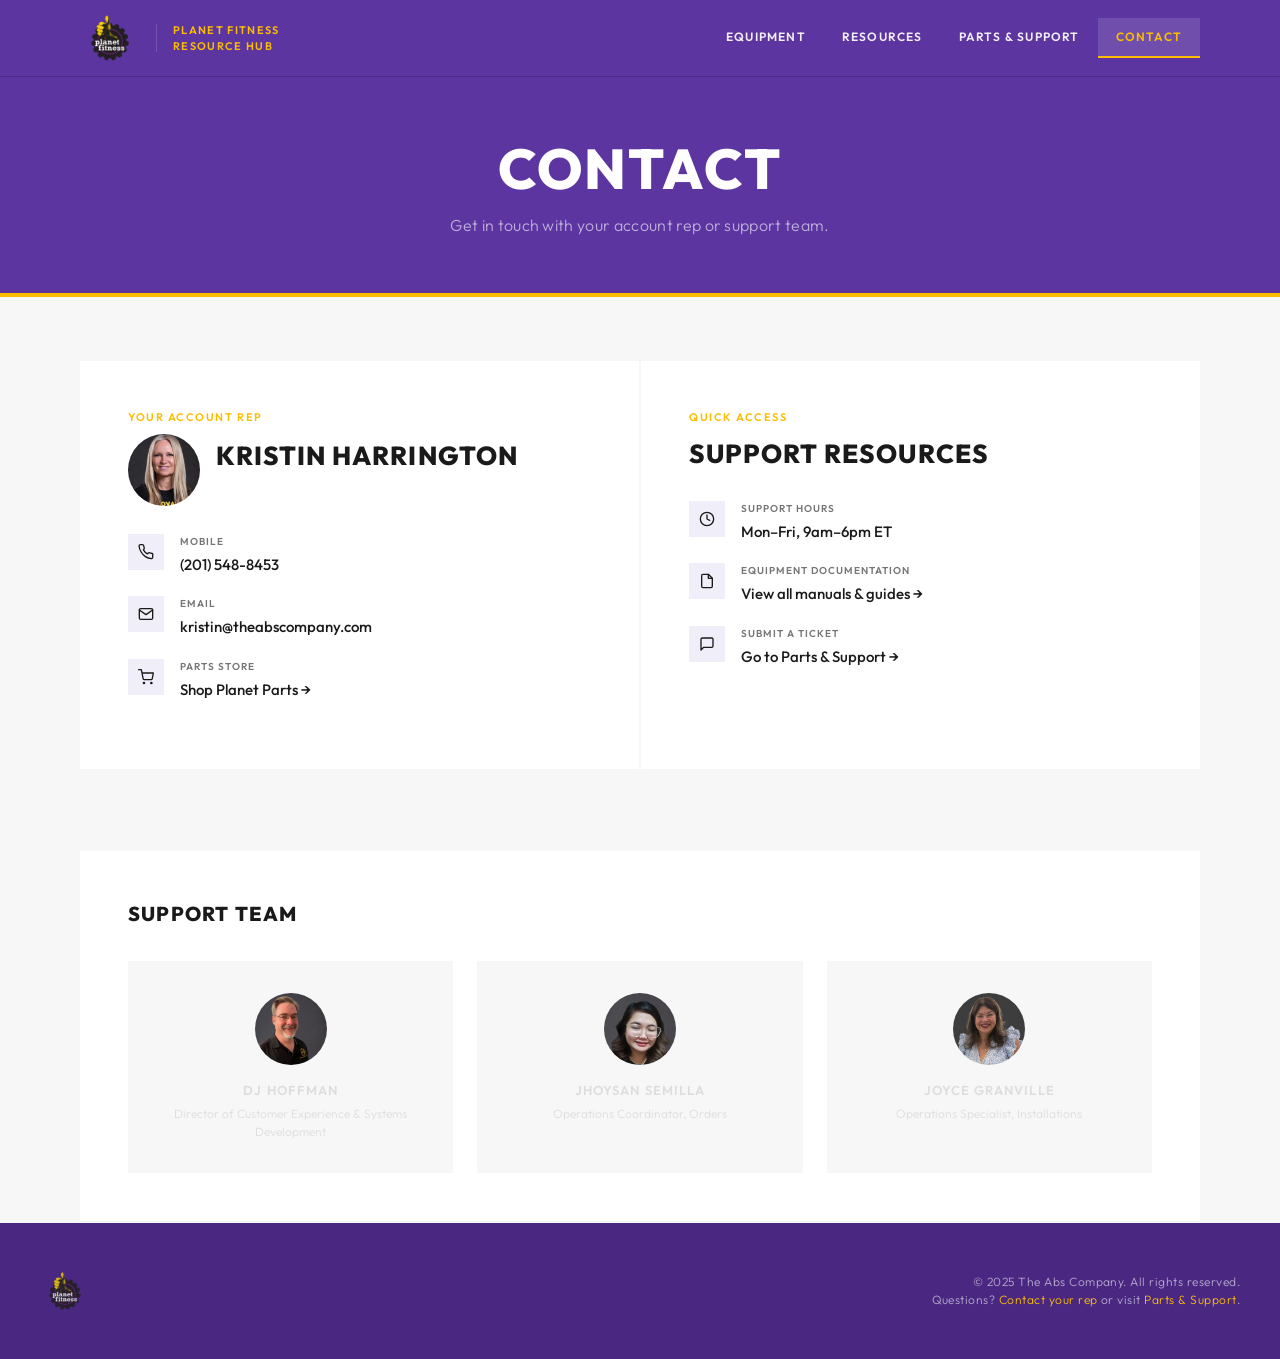
==== contact.html @ 2ebe0777 "Add Jhoysan photo to support team" ====
<!DOCTYPE html>
<html lang="en">
<head>
  <meta charset="UTF-8">
  <meta name="viewport" content="width=device-width, initial-scale=1.0">
  <title>Contact — The Abs Company | Planet Fitness</title>
  <link rel="stylesheet" href="css/styles.css">
</head>
<body>

  <!-- HEADER -->
  <header class="site-header">
    <div class="header-inner container">
      <a href="index.html" class="logo">
        <img src="images/small-planet-logo.avif" alt="Planet Fitness">
        <span class="logo-divider"></span>
        <span class="logo-text">Planet Fitness<br>Resource Hub</span>
      </a>
      <nav aria-label="Main navigation">
        <ul class="site-nav">
          <li><a href="index.html">Equipment</a></li>
          <li><a href="resources.html">Resources</a></li>
          <li><a href="parts-support.html">Parts &amp; Support</a></li>
          <li><a href="contact.html" class="active">Contact</a></li>
        </ul>
      </nav>
    </div>
  </header>

  <!-- HERO -->
  <section class="page-hero">
    <div class="page-hero-inner">
      <h1>Contact</h1>
      <p>Get in touch with your account rep or support team.</p>
    </div>
  </section>

  <!-- CONTACT INFO -->
  <main>
    <div class="container">
      <div class="contact-grid">

        <!-- ACCOUNT CONTACT -->
        <div class="contact-card">
          <p class="card-label">Your Account Rep</p>
          <div class="contact-person">
            <img src="images/kristinH.webp" alt="Kristin Harrington" class="contact-photo">
            <h2>Kristin Harrington</h2>
          </div>

          <div class="contact-detail">
            <div class="detail-icon">
              <svg viewBox="0 0 24 24" fill="none" stroke="currentColor" stroke-width="2" stroke-linecap="round" stroke-linejoin="round">
                <path d="M22 16.92v3a2 2 0 0 1-2.18 2 19.79 19.79 0 0 1-8.63-3.07A19.5 19.5 0 0 1 4.69 12a19.79 19.79 0 0 1-3.07-8.67A2 2 0 0 1 3.62 1h3a2 2 0 0 1 2 1.72c.127.96.361 1.903.7 2.81a2 2 0 0 1-.45 2.11L8.09 8.91a16 16 0 0 0 6 6l1.27-1.27a2 2 0 0 1 2.11-.45c.907.339 1.85.573 2.81.7A2 2 0 0 1 22 16.92z"/>
              </svg>
            </div>
            <div class="contact-detail-body">
              <p class="label">Mobile</p>
              <a href="tel:+12015488453">(201) 548-8453</a>
            </div>
          </div>

          <div class="contact-detail">
            <div class="detail-icon">
              <svg viewBox="0 0 24 24" fill="none" stroke="currentColor" stroke-width="2" stroke-linecap="round" stroke-linejoin="round">
                <path d="M4 4h16c1.1 0 2 .9 2 2v12c0 1.1-.9 2-2 2H4c-1.1 0-2-.9-2-2V6c0-1.1.9-2 2-2z"/>
                <polyline points="22,6 12,13 2,6"/>
              </svg>
            </div>
            <div class="contact-detail-body">
              <p class="label">Email</p>
              <a href="mailto:kristin@theabscompany.com">kristin@theabscompany.com</a>
            </div>
          </div>

          <div class="contact-detail" style="margin-top: 8px;">
            <div class="detail-icon">
              <svg viewBox="0 0 24 24" fill="none" stroke="currentColor" stroke-width="2" stroke-linecap="round" stroke-linejoin="round">
                <circle cx="9" cy="21" r="1"/><circle cx="20" cy="21" r="1"/>
                <path d="M1 1h4l2.68 13.39a2 2 0 0 0 2 1.61h9.72a2 2 0 0 0 2-1.61L23 6H6"/>
              </svg>
            </div>
            <div class="contact-detail-body">
              <p class="label">Parts Store</p>
              <a href="https://theabscompany.com/pages/planet-parts" target="_blank" rel="noopener">Shop Planet Parts →</a>
            </div>
          </div>
        </div>

        <!-- SUPPORT HOURS / QUICK LINKS -->
        <div class="contact-card">
          <p class="card-label">Quick Access</p>
          <h2>Support Resources</h2>

          <div class="contact-detail">
            <div class="detail-icon">
              <svg viewBox="0 0 24 24" fill="none" stroke="currentColor" stroke-width="2" stroke-linecap="round" stroke-linejoin="round">
                <circle cx="12" cy="12" r="10"/><polyline points="12 6 12 12 16 14"/>
              </svg>
            </div>
            <div class="contact-detail-body">
              <p class="label">Support Hours</p>
              <span>Mon–Fri, 9am–6pm ET</span>
            </div>
          </div>

          <div class="contact-detail">
            <div class="detail-icon">
              <svg viewBox="0 0 24 24" fill="none" stroke="currentColor" stroke-width="2" stroke-linecap="round" stroke-linejoin="round">
                <path d="M14 2H6a2 2 0 0 0-2 2v16a2 2 0 0 0 2 2h12a2 2 0 0 0 2-2V8z"/>
                <polyline points="14 2 14 8 20 8"/>
              </svg>
            </div>
            <div class="contact-detail-body">
              <p class="label">Equipment Documentation</p>
              <a href="index.html">View all manuals &amp; guides →</a>
            </div>
          </div>

          <div class="contact-detail">
            <div class="detail-icon">
              <svg viewBox="0 0 24 24" fill="none" stroke="currentColor" stroke-width="2" stroke-linecap="round" stroke-linejoin="round">
                <path d="M21 15a2 2 0 0 1-2 2H7l-4 4V5a2 2 0 0 1 2-2h14a2 2 0 0 1 2 2z"/>
              </svg>
            </div>
            <div class="contact-detail-body">
              <p class="label">Submit a Ticket</p>
              <a href="parts-support.html">Go to Parts &amp; Support →</a>
            </div>
          </div>
        </div>

      </div>

      <!-- SUPPORT TEAM -->
      <div class="team-section">
        <h2>Support Team</h2>
        <div class="team-grid">

          <div class="team-card">
            <img src="images/DJHoffman.webp" alt="DJ Hoffman" class="team-photo">
            <h3>DJ Hoffman</h3>
            <p class="team-title">Director of Customer Experience &amp; Systems Development</p>
          </div>

          <div class="team-card">
            <img src="images/JhoysanS.webp" alt="Jhoysan Semilla" class="team-photo">
            <h3>Jhoysan Semilla</h3>
            <p class="team-title">Operations Coordinator, Orders</p>
          </div>

          <div class="team-card">
            <img src="images/JoyceG.webp" alt="Joyce Granville" class="team-photo">
            <h3>Joyce Granville</h3>
            <p class="team-title">Operations Specialist, Installations</p>
          </div>

        </div>
      </div>

    </div>
  </main>

  <!-- FOOTER -->
  <footer class="site-footer">
    <div class="footer-inner">
      <div class="footer-logo">
        <img src="images/small-planet-logo.avif" alt="Planet Fitness">
      </div>
      <p class="footer-copy">
        &copy; 2025 The Abs Company. All rights reserved.<br>
        Questions? <a href="contact.html">Contact your rep</a> or visit <a href="parts-support.html">Parts &amp; Support</a>.
      </p>
    </div>
  </footer>

</body>
</html>
---- css/styles.css ----
@import url('https://fonts.googleapis.com/css2?family=Outfit:wght@300;400;500;600;700;800&display=swap');

/* ==============================
   DESIGN TOKENS — Planet Fitness / TAC lander palette
   ============================== */
:root {
  --purple:       #5C35A0;
  --purple-dark:  #4A2882;
  --purple-light: #EDE8F7;
  --gold:         #FCBD00;
  --gold-dark:    #E0A800;
  --black:        #1A1A1A;
  --white:        #FFFFFF;
  --off-white:    #F7F7F7;
  --light:        #F0EEF8;
  --gray:         #DDDDDD;
  --text:         #1A1A1A;
  --text-mid:     rgba(26, 26, 26, 0.60);
  --text-on-dark: rgba(255, 255, 255, 0.92);
  --text-muted:   rgba(255, 255, 255, 0.60);
  --border-dark:  rgba(255, 255, 255, 0.15);
  --border-light: rgba(26, 26, 26, 0.10);
  --shadow:       0 4px 24px rgba(92, 53, 160, 0.10);
  --shadow-lg:    0 8px 48px rgba(92, 53, 160, 0.16);
  --radius:       0px;
}

/* ==============================
   RESET & BASE
   ============================== */
*, *::before, *::after {
  box-sizing: border-box;
  margin: 0;
  padding: 0;
}

html { scroll-behavior: smooth; }

body {
  font-family: 'Outfit', sans-serif;
  font-weight: 300;
  color: var(--text);
  background: var(--off-white);
  line-height: 1.5;
  -webkit-font-smoothing: antialiased;
}

img { max-width: 100%; height: auto; display: block; }
a { color: inherit; }

/* ==============================
   LAYOUT
   ============================== */
.container {
  max-width: 1200px;
  margin: 0 auto;
  padding: 0 40px;
}

/* ==============================
   HEADER & NAV
   ============================== */
.site-header {
  background: var(--purple);
  position: sticky;
  top: 0;
  z-index: 100;
  border-bottom: 1px solid rgba(0,0,0,0.15);
}

.header-inner {
  display: flex;
  align-items: center;
  justify-content: space-between;
  height: 76px;
}

.logo {
  display: flex;
  align-items: center;
  gap: 16px;
  text-decoration: none;
}

.logo img {
  height: 48px;
  width: auto;
}

.logo-divider {
  width: 1px;
  height: 28px;
  background: var(--border-dark);
  flex-shrink: 0;
}

.logo-text {
  font-family: 'Outfit', sans-serif;
  font-size: 11px;
  font-weight: 600;
  color: var(--gold);
  text-transform: uppercase;
  letter-spacing: 0.12em;
  line-height: 1.5;
}

.site-nav {
  display: flex;
  gap: 0;
  list-style: none;
}

.site-nav a {
  font-family: 'Outfit', sans-serif;
  font-size: 12px;
  font-weight: 600;
  color: var(--text-on-dark);
  text-decoration: none;
  padding: 10px 18px;
  display: block;
  text-transform: uppercase;
  letter-spacing: 0.1em;
  transition: color 0.2s;
  border-bottom: 2px solid transparent;
}

.site-nav a:hover {
  color: var(--gold);
  background: rgba(255,255,255,0.10);
}

.site-nav a.active {
  color: var(--gold);
  background: rgba(255,255,255,0.12);
  border-bottom-color: var(--gold);
}

/* ==============================
   PAGE HERO
   ============================== */
.page-hero {
  background: var(--purple);
  padding: 64px 40px 60px;
  text-align: center;
  position: relative;
  overflow: hidden;
}

.page-hero::after {
  content: '';
  position: absolute;
  bottom: 0;
  left: 0;
  width: 100%;
  height: 4px;
  background: var(--gold);
}

.page-hero h1 {
  font-family: 'Outfit', sans-serif;
  font-size: 56px;
  font-weight: 800;
  color: var(--white);
  text-transform: uppercase;
  letter-spacing: 0.04em;
  line-height: 1;
  margin-bottom: 16px;
}

.page-hero p {
  font-size: 16px;
  font-weight: 300;
  color: var(--text-muted);
  max-width: 620px;
  margin: 0 auto;
  letter-spacing: 0.02em;
}

.page-hero .hero-tagline {
  font-size: 20px;
  font-weight: 600;
  color: var(--gold);
  margin-bottom: 10px;
  letter-spacing: 0.01em;
}

/* ==============================
   BUTTONS — outlined gold style matching TAC
   ============================== */
.btn {
  display: inline-flex;
  align-items: center;
  justify-content: center;
  gap: 8px;
  padding: 12px 28px;
  border-radius: 0;
  font-family: 'Outfit', sans-serif;
  font-size: 12px;
  font-weight: 700;
  text-decoration: none;
  text-transform: uppercase;
  letter-spacing: 0.1em;
  transition: background 0.2s, color 0.2s, border-color 0.2s;
  cursor: pointer;
  border: 2px solid transparent;
  line-height: 1;
  white-space: nowrap;
}

/* Primary: purple fill */
.btn-primary {
  background: var(--purple);
  color: var(--white);
  border-color: var(--purple);
}
.btn-primary:hover {
  background: var(--purple-dark);
  border-color: var(--purple-dark);
}

/* Yellow/gold CTA */
.btn-yellow {
  background: var(--gold);
  color: var(--black);
  border-color: var(--gold);
}
.btn-yellow:hover {
  background: var(--gold-dark);
  border-color: var(--gold-dark);
}

/* Outlined purple */
.btn-outline {
  background: transparent;
  color: var(--purple);
  border-color: var(--purple);
}
.btn-outline:hover {
  background: var(--purple);
  color: var(--white);
}

/* Filled gold (for dark bg sections) */
.btn-filled {
  background: var(--gold);
  color: var(--black);
  border-color: var(--gold);
}
.btn-filled:hover {
  background: var(--gold-dark);
  border-color: var(--gold-dark);
}

.btn-lg {
  padding: 18px 48px;
  font-size: 14px;
}

/* ==============================
   PRODUCT SECTIONS
   ============================== */
.products-wrapper {
  padding: 64px 0 80px;
}

.product-section {
  background: var(--white);
  margin-bottom: 2px;
  display: grid;
  grid-template-columns: 1fr 1fr;
  min-height: 440px;
  transition: box-shadow 0.2s;
}

.product-section:first-child {
  margin-top: 0;
}

.product-section.flip .product-image { order: 2; }
.product-section.flip .product-content { order: 1; }

.product-image {
  background: var(--light);
  overflow: hidden;
  position: relative;
}

.product-image img {
  width: 100%;
  height: 100%;
  object-fit: cover;
  object-position: center;
  display: block;
  transition: transform 0.5s ease;
}

.product-section:hover .product-image img {
  transform: scale(1.04);
}

.product-content {
  padding: 56px 62px;
  display: flex;
  flex-direction: column;
  justify-content: center;
  border-left: 1px solid var(--light);
}

.product-section.flip .product-content {
  border-left: none;
  border-right: 1px solid var(--light);
}

.product-tag {
  font-family: 'Outfit', sans-serif;
  font-size: 11px;
  font-weight: 600;
  color: var(--purple);
  text-transform: uppercase;
  letter-spacing: 0.14em;
  margin-bottom: 10px;
}

.product-name {
  font-family: 'Outfit', sans-serif;
  font-size: 32px;
  font-weight: 800;
  color: var(--purple);
  text-transform: uppercase;
  letter-spacing: 0.02em;
  line-height: 1.1;
  margin-bottom: 16px;
}

.product-description {
  font-size: 15px;
  font-weight: 300;
  color: var(--text-mid);
  line-height: 1.75;
  margin-bottom: 0;
  flex-grow: 0;
  max-width: 440px;
}

.product-how-to {
  font-size: 15px;
  font-weight: 300;
  color: var(--text-mid);
  line-height: 1.75;
  margin-bottom: 32px;
  max-width: 440px;
  padding-top: 14px;
  border-top: 1px solid var(--border-light);
  margin-top: 14px;
}

.how-to-label {
  display: block;
  font-family: 'Outfit', sans-serif;
  font-size: 10px;
  font-weight: 700;
  text-transform: uppercase;
  letter-spacing: 0.12em;
  color: var(--purple);
  margin-bottom: 6px;
}

.product-actions {
  display: flex;
  gap: 12px;
  flex-wrap: wrap;
  margin-bottom: 32px;
}

/* ==============================
   DOCUMENT LINKS
   ============================== */
.product-docs {
  border-top: 1px solid var(--border-light);
  padding-top: 20px;
  display: flex;
  flex-wrap: wrap;
  gap: 20px;
}

.doc-link {
  display: inline-flex;
  align-items: center;
  gap: 7px;
  font-family: 'Outfit', sans-serif;
  font-size: 12px;
  font-weight: 600;
  color: var(--purple);
  text-decoration: none;
  text-transform: uppercase;
  letter-spacing: 0.08em;
  transition: color 0.2s;
}

.doc-link:hover {
  color: var(--gold-dark);
}

.doc-link svg {
  width: 14px;
  height: 14px;
  flex-shrink: 0;
}

.doc-link.pending {
  color: var(--gray);
  cursor: not-allowed;
  pointer-events: none;
  position: relative;
}

.doc-link.pending::after {
  content: ' — Soon';
  font-size: 10px;
  font-weight: 400;
  letter-spacing: 0;
  text-transform: none;
}

/* ==============================
   MARKETING MATERIALS PAGE
   ============================== */
.materials-section {
  padding: 64px 0 80px;
}

.filecamp-embed {
  background: var(--white);
  padding: 4px;
}

.filecamp-embed iframe {
  display: block;
  min-height: 700px;
}

.embed-placeholder {
  background: var(--white);
  padding: 80px 40px;
  text-align: center;
  border: 2px dashed var(--gray);
}

.embed-placeholder .placeholder-icon {
  width: 64px;
  height: 64px;
  background: var(--light);
  display: flex;
  align-items: center;
  justify-content: center;
  margin: 0 auto 20px;
  color: var(--black);
}

.embed-placeholder h2 {
  font-family: 'Outfit', sans-serif;
  font-size: 26px;
  font-weight: 800;
  color: var(--black);
  text-transform: uppercase;
  letter-spacing: 0.04em;
  margin-bottom: 12px;
}

.embed-placeholder p {
  color: var(--text-mid);
  font-size: 15px;
  font-weight: 300;
  max-width: 480px;
  margin: 0 auto;
  line-height: 1.7;
}

/* ==============================
   PARTS & SUPPORT PAGE
   ============================== */
.parts-grid {
  display: grid;
  grid-template-columns: 1fr 1fr;
  gap: 2px;
  padding: 64px 0 80px;
}

.parts-card {
  background: var(--white);
  padding: 56px 48px;
  display: flex;
  flex-direction: column;
  align-items: flex-start;
}

.parts-card .card-icon {
  width: 48px;
  height: 48px;
  display: flex;
  align-items: center;
  justify-content: center;
  margin-bottom: 20px;
  color: var(--gold);
}

.parts-card h2 {
  font-family: 'Outfit', sans-serif;
  font-size: 26px;
  font-weight: 800;
  color: var(--black);
  text-transform: uppercase;
  letter-spacing: 0.04em;
  margin-bottom: 14px;
}

.parts-card p {
  color: var(--text-mid);
  font-size: 15px;
  font-weight: 300;
  line-height: 1.75;
  margin-bottom: 32px;
  flex-grow: 1;
}

.coupon-callout {
  display: flex;
  align-items: center;
  gap: 8px;
  background: var(--light);
  border-left: 3px solid var(--gold);
  padding: 11px 16px;
  margin-bottom: 24px;
  font-size: 14px;
  font-weight: 400;
  color: var(--text);
  width: 100%;
  white-space: nowrap;
}

.coupon-callout svg {
  color: var(--gold);
}

.coupon-callout span {
  white-space: normal;
}

.coupon-callout strong {
  font-weight: 700;
  color: var(--purple);
  background: var(--purple-light);
  padding: 1px 7px;
  letter-spacing: 0.04em;
}

.form-placeholder {
  background: var(--off-white);
  border: 2px dashed var(--gray);
  padding: 40px 32px;
  text-align: center;
  width: 100%;
}

.form-placeholder p {
  color: var(--text-mid);
  font-size: 14px;
  font-weight: 300;
  margin-bottom: 8px;
}

.form-placeholder strong {
  display: block;
  font-size: 15px;
  font-weight: 600;
  color: var(--black);
  margin-bottom: 8px;
}

.form-placeholder code {
  display: block;
  font-size: 12px;
  color: var(--text-mid);
  background: var(--white);
  padding: 10px 14px;
  margin-top: 10px;
  font-family: monospace;
  border-left: 3px solid var(--gold);
}

/* ==============================
   CONTACT PAGE
   ============================== */
.contact-grid {
  display: grid;
  grid-template-columns: 1fr 1fr;
  gap: 2px;
  padding: 64px 0 80px;
}

.contact-card {
  background: var(--white);
  padding: 48px;
}

.card-label {
  font-family: 'Outfit', sans-serif;
  font-size: 11px;
  font-weight: 600;
  color: var(--gold);
  text-transform: uppercase;
  letter-spacing: 0.14em;
  margin-bottom: 8px;
}

.contact-person {
  display: flex;
  align-items: center;
  gap: 16px;
  margin-bottom: 28px;
}

.contact-photo {
  width: 72px;
  height: 72px;
  object-fit: cover;
  object-position: center top;
  border-radius: 50%;
  flex-shrink: 0;
}

.contact-person h2 {
  margin-bottom: 0;
}

.contact-card h2 {
  font-family: 'Outfit', sans-serif;
  font-size: 26px;
  font-weight: 800;
  color: var(--black);
  text-transform: uppercase;
  letter-spacing: 0.04em;
  margin-bottom: 28px;
}

.contact-detail {
  display: flex;
  align-items: flex-start;
  gap: 16px;
  margin-bottom: 20px;
}

.contact-detail .detail-icon {
  width: 36px;
  height: 36px;
  background: var(--light);
  display: flex;
  align-items: center;
  justify-content: center;
  flex-shrink: 0;
  color: var(--black);
}

.contact-detail .detail-icon svg {
  width: 16px;
  height: 16px;
}

.contact-detail-body .label {
  font-size: 10px;
  font-family: 'Outfit', sans-serif;
  font-weight: 600;
  text-transform: uppercase;
  letter-spacing: 0.1em;
  color: var(--text-mid);
  margin-bottom: 3px;
}

.contact-detail-body a,
.contact-detail-body span {
  font-size: 15px;
  font-weight: 500;
  color: var(--black);
  text-decoration: none;
}

.contact-detail-body a:hover {
  color: var(--gold-dark);
}

/* TEAM SECTION */
.team-section {
  background: var(--white);
  padding: 48px;
  margin-top: 2px;
  margin-bottom: 0;
}

.team-section > h2 {
  font-family: 'Outfit', sans-serif;
  font-size: 20px;
  font-weight: 800;
  color: var(--black);
  text-transform: uppercase;
  letter-spacing: 0.06em;
  margin-bottom: 32px;
}

.team-grid {
  display: grid;
  grid-template-columns: repeat(3, 1fr);
  gap: 24px;
}

.team-card {
  background: var(--off-white);
  padding: 32px 24px;
  text-align: center;
}

.team-photo {
  width: 72px;
  height: 72px;
  object-fit: cover;
  object-position: center top;
  border-radius: 50%;
  margin: 0 auto 16px;
}

.team-avatar {
  width: 72px;
  height: 72px;
  background: var(--light);
  display: flex;
  align-items: center;
  justify-content: center;
  margin: 0 auto 16px;
  font-family: 'Outfit', sans-serif;
  font-size: 26px;
  font-weight: 300;
  color: var(--gray);
  border: 2px dashed var(--gray);
}

.team-card h3 {
  font-family: 'Outfit', sans-serif;
  font-size: 13px;
  font-weight: 600;
  text-transform: uppercase;
  letter-spacing: 0.08em;
  color: var(--gray);
  margin-bottom: 4px;
}

.team-card .team-title {
  font-size: 12px;
  color: var(--gray);
  font-weight: 300;
}

/* ==============================
   SECTION DIVIDER
   ============================== */
.section-rule {
  height: 3px;
  background: var(--gold);
  width: 80px;
  margin: 0 auto 0;
}

/* ==============================
   MODAL
   ============================== */
.modal-overlay {
  position: fixed;
  inset: 0;
  background: rgba(0, 0, 0, 0.55);
  z-index: 200;
  display: flex;
  align-items: center;
  justify-content: center;
  padding: 24px;
  opacity: 0;
  visibility: hidden;
  pointer-events: none;
  transition: opacity 0.25s ease, visibility 0.25s ease;
}

.modal-overlay.is-open {
  opacity: 1;
  visibility: visible;
  pointer-events: auto;
}

.modal-box {
  background: var(--white);
  width: 100%;
  max-width: 540px;
  max-height: 90vh;
  overflow-y: auto;
  padding: 48px;
  position: relative;
  transform: translateY(12px);
  transition: transform 0.25s ease;
}

.modal-overlay.is-open .modal-box {
  transform: translateY(0);
}

.modal-close {
  position: absolute;
  top: 16px;
  right: 16px;
  background: none;
  border: none;
  cursor: pointer;
  color: var(--text-mid);
  padding: 6px;
  display: flex;
  align-items: center;
  justify-content: center;
  transition: color 0.2s;
}

.modal-close:hover {
  color: var(--black);
}

.modal-header {
  margin-bottom: 28px;
  padding-bottom: 24px;
  border-bottom: 1px solid var(--border-light);
}

.modal-header h2 {
  font-family: 'Outfit', sans-serif;
  font-size: 24px;
  font-weight: 800;
  color: var(--purple);
  text-transform: uppercase;
  letter-spacing: 0.03em;
  margin-bottom: 8px;
}

.modal-subtext {
  font-size: 14px;
  font-weight: 300;
  color: var(--text-mid);
  line-height: 1.6;
}

/* ==============================
   HUBSPOT FORM OVERRIDES
   ============================== */
.hs-form-html form,
.hbspt-form form {
  font-family: 'Outfit', sans-serif !important;
}

/* Hide HubSpot's injected heading */
.hs-form-html h3,
.hbspt-form h3 {
  display: none !important;
}

/* Field wrapper */
.hs-form-html .hs-form-field,
.hbspt-form .hs-form-field {
  margin-bottom: 16px !important;
}

/* Labels */
.hs-form-html .hs-form-field > label,
.hbspt-form .hs-form-field > label {
  font-family: 'Outfit', sans-serif !important;
  font-size: 11px !important;
  font-weight: 600 !important;
  text-transform: uppercase !important;
  letter-spacing: 0.08em !important;
  color: var(--text-mid) !important;
  margin-bottom: 6px !important;
  display: block !important;
}

/* Inputs & textareas */
.hs-form-html .hs-input,
.hbspt-form .hs-input {
  width: 100% !important;
  border: 2px solid var(--gray) !important;
  border-radius: 0 !important;
  padding: 10px 14px !important;
  font-family: 'Outfit', sans-serif !important;
  font-size: 14px !important;
  font-weight: 400 !important;
  color: var(--black) !important;
  background: var(--white) !important;
  transition: border-color 0.2s !important;
  box-shadow: none !important;
  outline: none !important;
}

.hs-form-html .hs-input:focus,
.hbspt-form .hs-input:focus {
  border-color: var(--purple) !important;
}

/* Checkboxes — let them stay native, just tighten spacing */
.hs-form-html .inputs-list,
.hbspt-form .inputs-list {
  list-style: none !important;
  padding: 0 !important;
  margin: 0 !important;
}

.hs-form-html .inputs-list li,
.hbspt-form .inputs-list li {
  margin-bottom: 6px !important;
}

.hs-form-html .inputs-list label,
.hbspt-form .inputs-list label {
  font-size: 13px !important;
  text-transform: none !important;
  letter-spacing: 0 !important;
  font-weight: 400 !important;
  color: var(--text) !important;
  display: flex !important;
  align-items: center !important;
  gap: 8px !important;
  cursor: pointer !important;
}

/* Submit button */
.hs-form-html .hs-button,
.hbspt-form .hs-button {
  background: var(--gold) !important;
  color: var(--black) !important;
  border: 2px solid var(--gold) !important;
  border-radius: 0 !important;
  font-family: 'Outfit', sans-serif !important;
  font-size: 13px !important;
  font-weight: 700 !important;
  text-transform: uppercase !important;
  letter-spacing: 0.1em !important;
  padding: 14px 32px !important;
  cursor: pointer !important;
  width: 100% !important;
  margin-top: 8px !important;
  transition: background 0.2s, border-color 0.2s !important;
}

.hs-form-html .hs-button:hover,
.hbspt-form .hs-button:hover {
  background: var(--gold-dark) !important;
  border-color: var(--gold-dark) !important;
}

/* Error messages */
.hs-form-html .hs-error-msgs,
.hbspt-form .hs-error-msgs {
  list-style: none !important;
  padding: 0 !important;
  margin: 4px 0 0 !important;
}

.hs-form-html .hs-error-msgs label,
.hbspt-form .hs-error-msgs label {
  font-size: 11px !important;
  color: #c0392b !important;
  text-transform: none !important;
  letter-spacing: 0 !important;
  font-weight: 500 !important;
}

/* Success message */
.hs-form-html .submitted-message,
.hbspt-form .submitted-message {
  font-family: 'Outfit', sans-serif !important;
  font-size: 15px !important;
  font-weight: 500 !important;
  color: var(--purple) !important;
  text-align: center !important;
  padding: 24px 0 !important;
}

/* ==============================
   FOOTER
   ============================== */
.site-footer {
  background: var(--purple-dark);
  padding: 48px 40px;
  margin-top: 2px;
}

.footer-inner {
  max-width: 1200px;
  margin: 0 auto;
  display: flex;
  align-items: center;
  justify-content: space-between;
  gap: 24px;
}

.footer-logo img {
  height: 40px;
  opacity: 0.85;
}

.footer-copy {
  font-size: 12px;
  font-weight: 300;
  color: var(--text-muted);
  text-align: right;
  letter-spacing: 0.04em;
}

.footer-copy a {
  color: var(--gold);
  text-decoration: none;
}

.footer-copy a:hover {
  color: var(--gold-dark);
}

/* ==============================
   RESPONSIVE
   ============================== */
@media (max-width: 960px) {
  .container { padding: 0 24px; }

  .product-section,
  .product-section.flip {
    grid-template-columns: 1fr;
  }

  .product-section.flip .product-image,
  .product-section.flip .product-content {
    order: unset;
  }

  .product-image { height: 280px; }

  .product-content { padding: 40px 32px; }

  .product-name { font-size: 26px; }

  .product-section .product-content,
  .product-section.flip .product-content {
    border: none;
    border-top: 1px solid var(--light);
  }

  .parts-grid,
  .contact-grid {
    grid-template-columns: 1fr;
  }

  .team-grid { grid-template-columns: 1fr 1fr; }

  .page-hero h1 { font-size: 40px; }

  .team-section { padding: 40px 24px; }
  .parts-card { padding: 40px 32px; }
  .contact-card { padding: 40px 32px; }
}

@media (max-width: 640px) {
  .header-inner {
    flex-direction: column;
    height: auto;
    padding: 16px 24px;
    gap: 12px;
  }

  .site-nav { flex-wrap: wrap; justify-content: center; }
  .site-nav a { font-size: 11px; padding: 8px 10px; }

  .page-hero { padding: 48px 24px 44px; }
  .page-hero h1 { font-size: 32px; }

  .product-name { font-size: 22px; }

  .product-actions { flex-direction: column; }
  .product-actions .btn { text-align: center; }

  .team-grid { grid-template-columns: 1fr; }

  .footer-inner { flex-direction: column; text-align: center; }
  .footer-copy { text-align: center; }
}
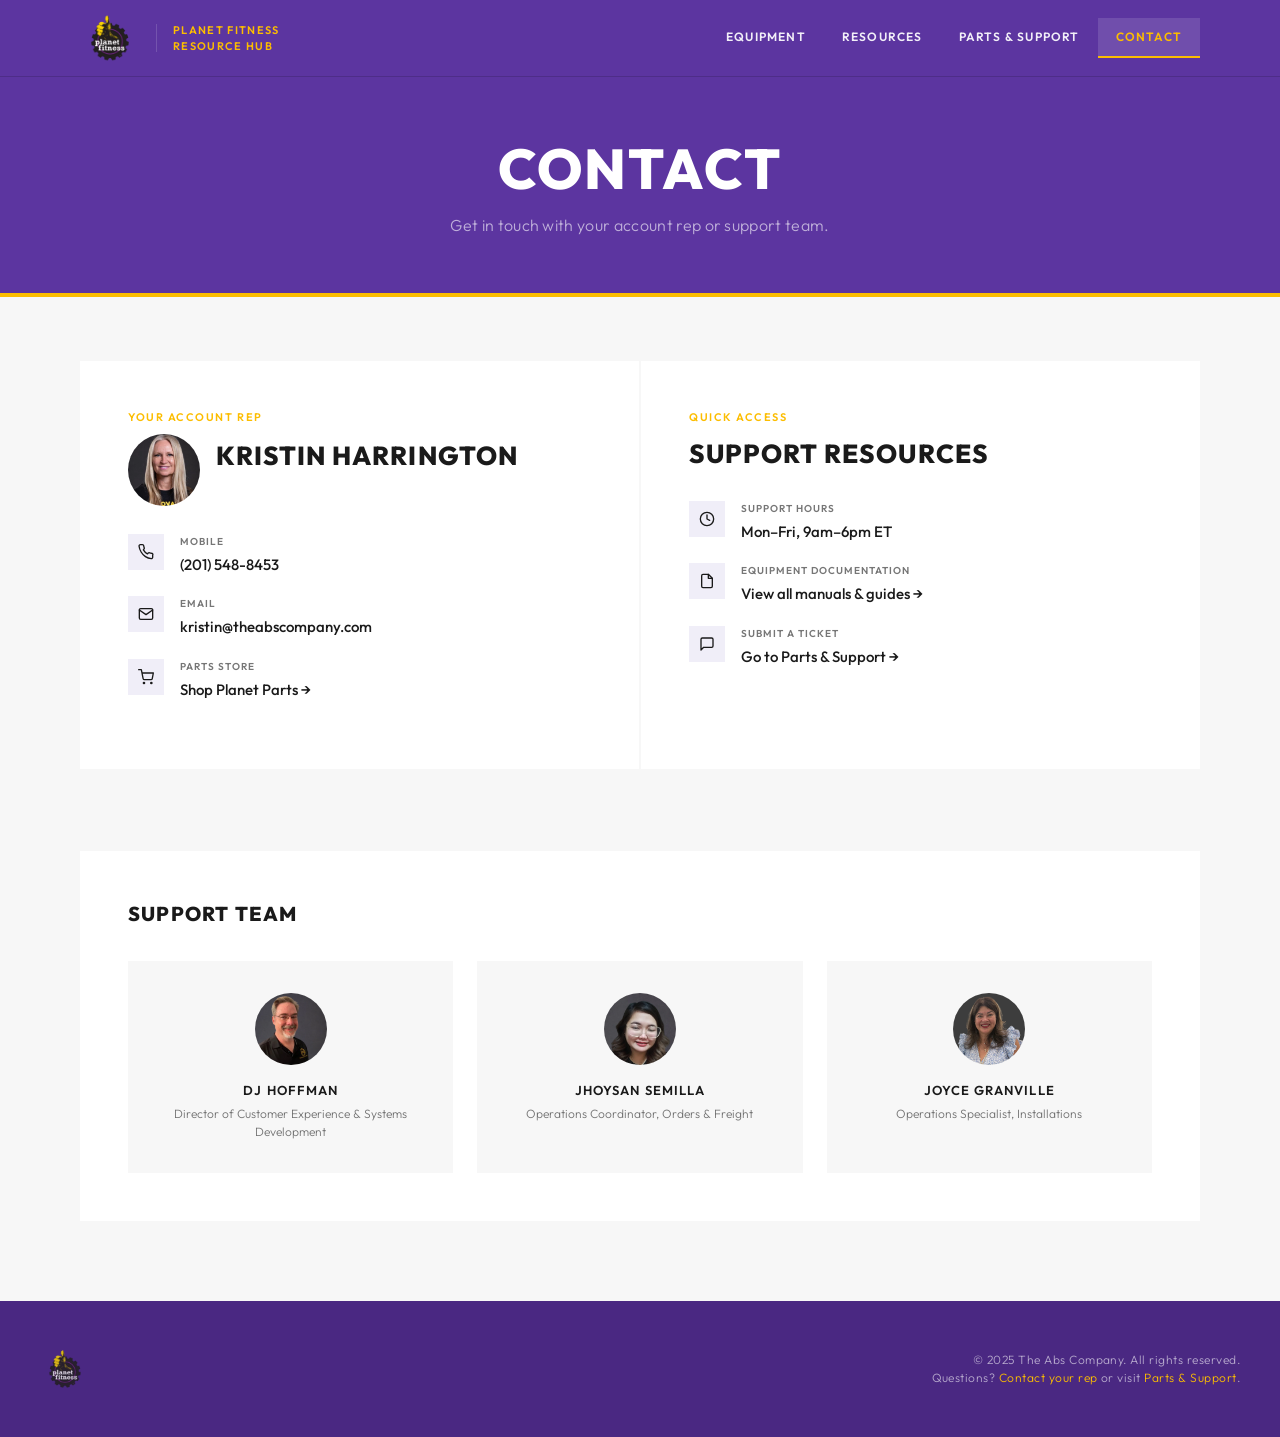
==== commit bfcc4a33: "Update Jhoysan title to include Freight" ====
--- a/contact.html
+++ b/contact.html
@@ -146,7 +146,7 @@
           <div class="team-card">
             <img src="images/JhoysanS.webp" alt="Jhoysan Semilla" class="team-photo">
             <h3>Jhoysan Semilla</h3>
-            <p class="team-title">Operations Coordinator, Orders</p>
+            <p class="team-title">Operations Coordinator, Orders &amp; Freight</p>
           </div>
 
           <div class="team-card">
--- a/css/styles.css
+++ b/css/styles.css
@@ -693,7 +693,7 @@
   background: var(--white);
   padding: 48px;
   margin-top: 2px;
-  margin-bottom: 0;
+  margin-bottom: 80px;
 }
 
 .team-section > h2 {
@@ -748,13 +748,13 @@
   font-weight: 600;
   text-transform: uppercase;
   letter-spacing: 0.08em;
-  color: var(--gray);
+  color: var(--black);
   margin-bottom: 4px;
 }
 
 .team-card .team-title {
   font-size: 12px;
-  color: var(--gray);
+  color: var(--text-mid);
   font-weight: 300;
 }
 
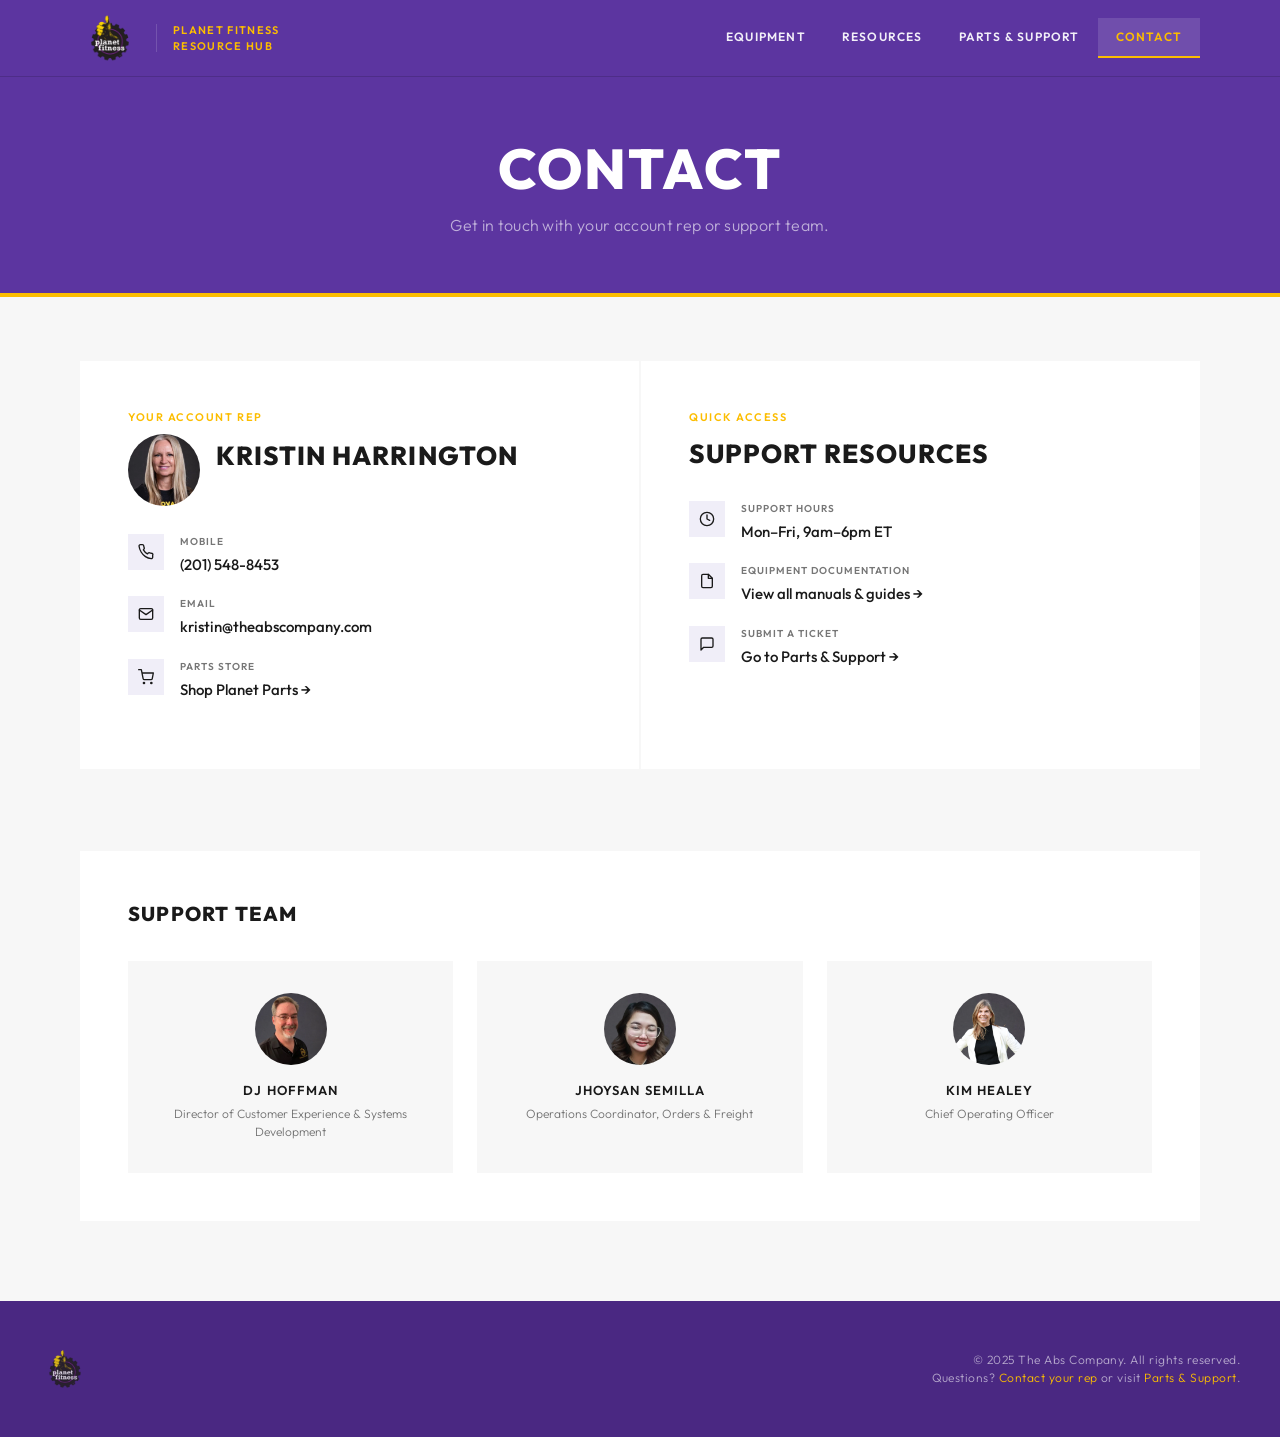
==== commit d59a591a: "Replace Joyce Granville with Kim Healey, COO" ====
--- a/contact.html
+++ b/contact.html
@@ -150,9 +150,9 @@
           </div>
 
           <div class="team-card">
-            <img src="images/JoyceG.webp" alt="Joyce Granville" class="team-photo">
-            <h3>Joyce Granville</h3>
-            <p class="team-title">Operations Specialist, Installations</p>
+            <img src="images/KimH.webp" alt="Kim Healey" class="team-photo">
+            <h3>Kim Healey</h3>
+            <p class="team-title">Chief Operating Officer</p>
           </div>
 
         </div>
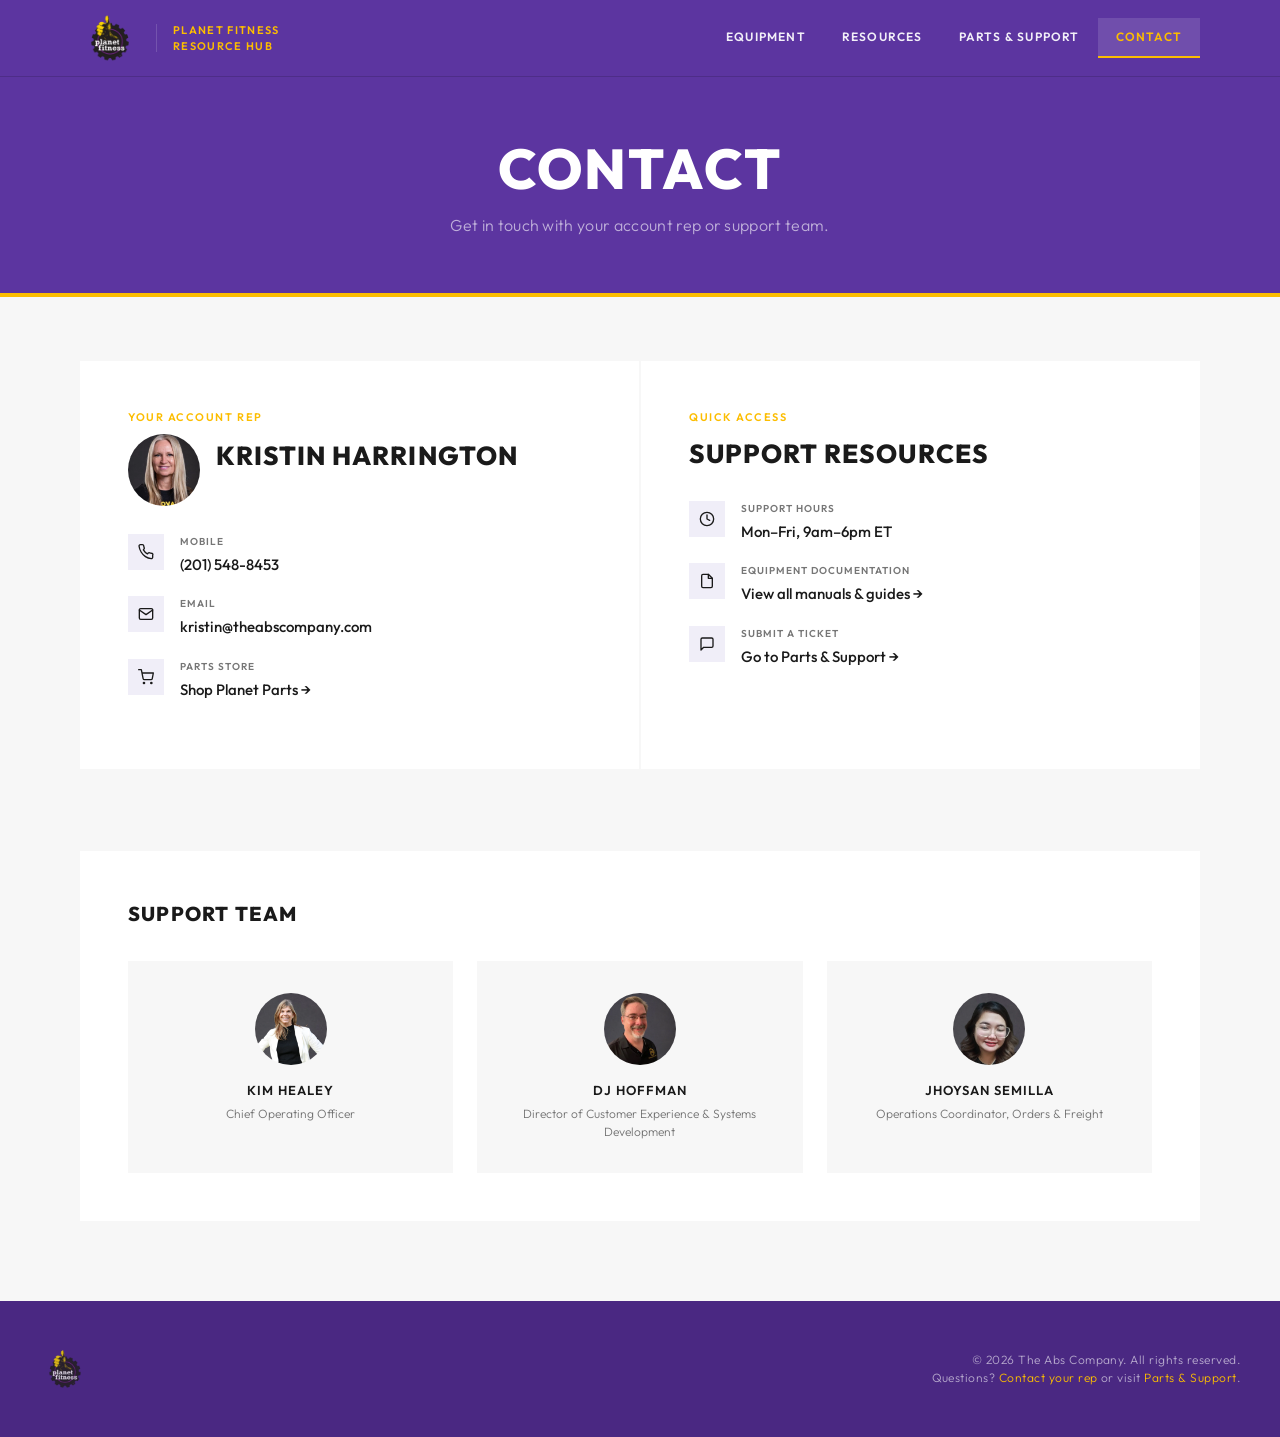
==== commit 26980012: "Update copyright to 2026, add robots.txt, reorder support team" ====
--- a/contact.html
+++ b/contact.html
@@ -4,6 +4,8 @@
   <meta charset="UTF-8">
   <meta name="viewport" content="width=device-width, initial-scale=1.0">
   <title>Contact — The Abs Company | Planet Fitness</title>
+  <meta name="robots" content="noindex, nofollow">
+  <link rel="icon" href="images/small-planet-logo.avif">
   <link rel="stylesheet" href="css/styles.css">
 </head>
 <body>
@@ -138,6 +140,12 @@
         <div class="team-grid">
 
           <div class="team-card">
+            <img src="images/KimH.webp" alt="Kim Healey" class="team-photo">
+            <h3>Kim Healey</h3>
+            <p class="team-title">Chief Operating Officer</p>
+          </div>
+
+          <div class="team-card">
             <img src="images/DJHoffman.webp" alt="DJ Hoffman" class="team-photo">
             <h3>DJ Hoffman</h3>
             <p class="team-title">Director of Customer Experience &amp; Systems Development</p>
@@ -147,12 +155,6 @@
             <img src="images/JhoysanS.webp" alt="Jhoysan Semilla" class="team-photo">
             <h3>Jhoysan Semilla</h3>
             <p class="team-title">Operations Coordinator, Orders &amp; Freight</p>
-          </div>
-
-          <div class="team-card">
-            <img src="images/KimH.webp" alt="Kim Healey" class="team-photo">
-            <h3>Kim Healey</h3>
-            <p class="team-title">Chief Operating Officer</p>
           </div>
 
         </div>
@@ -168,7 +170,7 @@
         <img src="images/small-planet-logo.avif" alt="Planet Fitness">
       </div>
       <p class="footer-copy">
-        &copy; 2025 The Abs Company. All rights reserved.<br>
+        &copy; 2026 The Abs Company. All rights reserved.<br>
         Questions? <a href="contact.html">Contact your rep</a> or visit <a href="parts-support.html">Parts &amp; Support</a>.
       </p>
     </div>
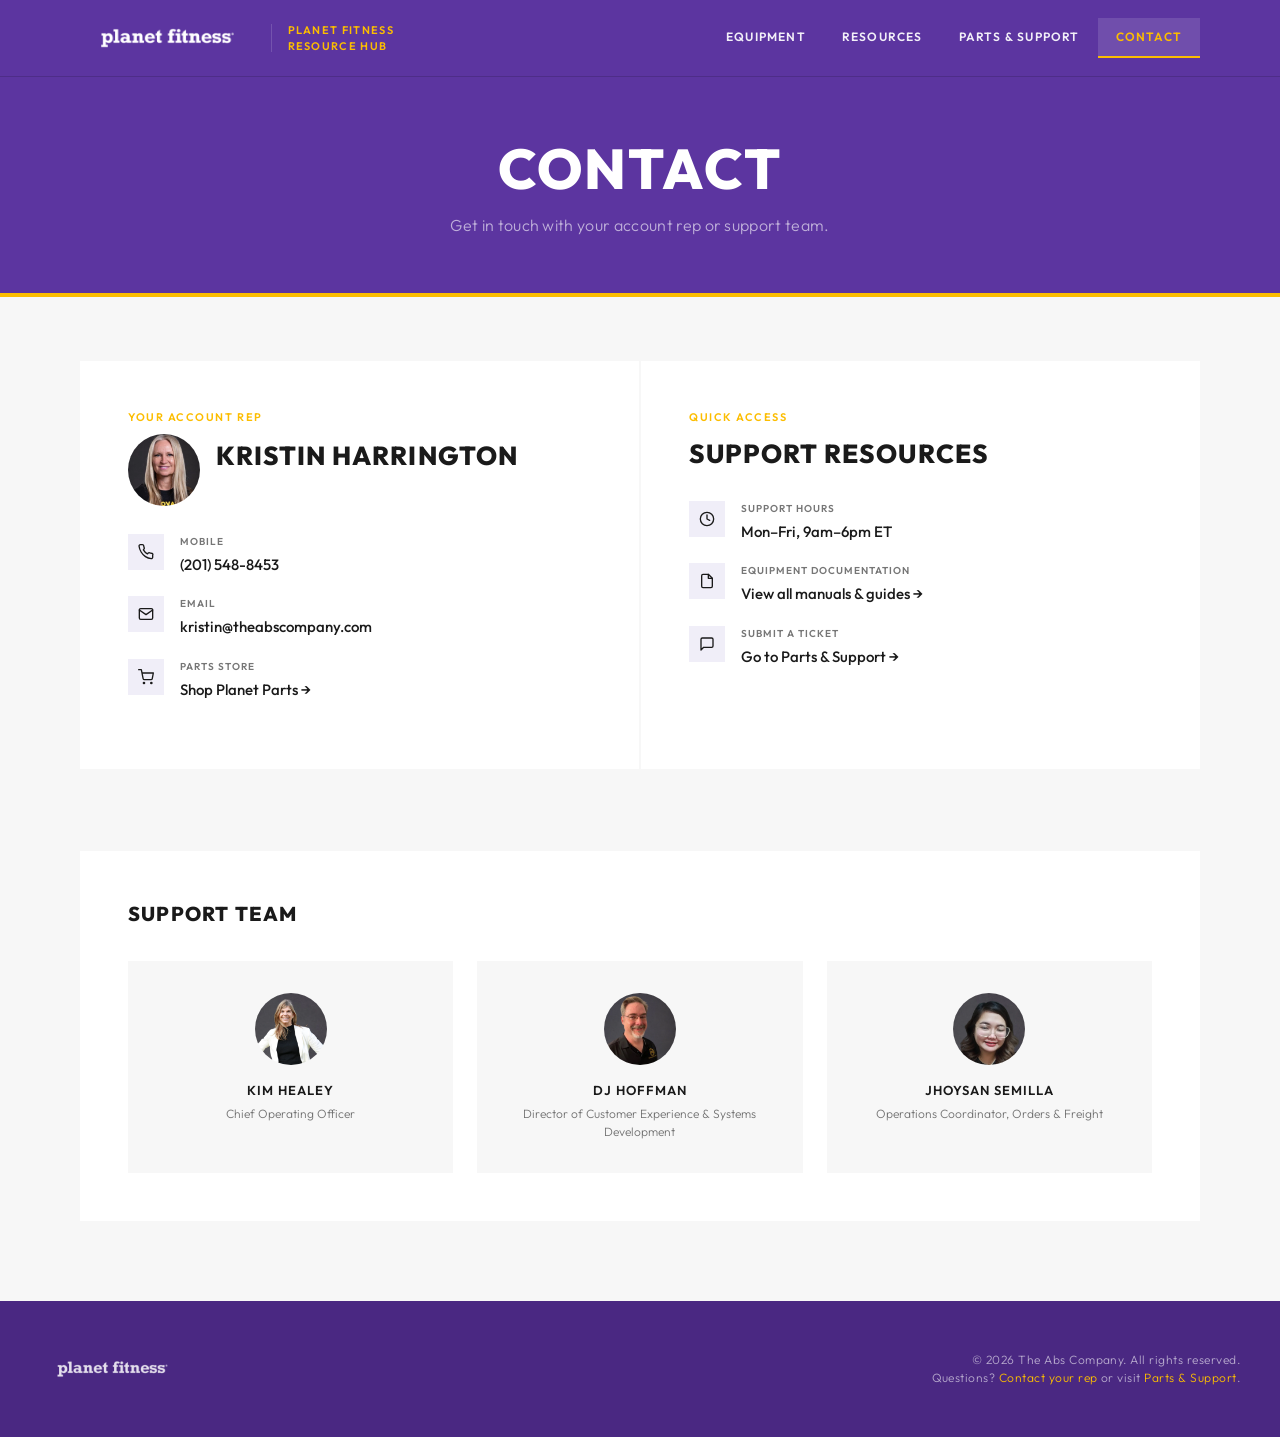
==== commit c7e1aef7: "Replace round logo with wordmark across all pages, keep favicon" ====
--- a/contact.html
+++ b/contact.html
@@ -14,7 +14,7 @@
   <header class="site-header">
     <div class="header-inner container">
       <a href="index.html" class="logo">
-        <img src="images/small-planet-logo.avif" alt="Planet Fitness">
+        <img src="images/PF_Wordmark_Horz_White.png" alt="Planet Fitness" class="logo-wordmark">
         <span class="logo-divider"></span>
         <span class="logo-text">Planet Fitness<br>Resource Hub</span>
       </a>
@@ -167,7 +167,7 @@
   <footer class="site-footer">
     <div class="footer-inner">
       <div class="footer-logo">
-        <img src="images/small-planet-logo.avif" alt="Planet Fitness">
+        <img src="images/PF_Wordmark_Horz_White.png" alt="Planet Fitness">
       </div>
       <p class="footer-copy">
         &copy; 2026 The Abs Company. All rights reserved.<br>
--- a/css/styles.css
+++ b/css/styles.css
@@ -87,6 +87,11 @@
   width: auto;
 }
 
+.logo-wordmark {
+  height: 36px;
+  width: auto;
+}
+
 .logo-divider {
   width: 1px;
   height: 28px;
@@ -1089,4 +1094,16 @@
 
   .footer-inner { flex-direction: column; text-align: center; }
   .footer-copy { text-align: center; }
-}
+
+  .modal-overlay {
+    padding: 0;
+    align-items: flex-end;
+  }
+
+  .modal-box {
+    max-width: 100%;
+    max-height: 92vh;
+    padding: 32px 24px;
+    border-radius: 0;
+  }
+}
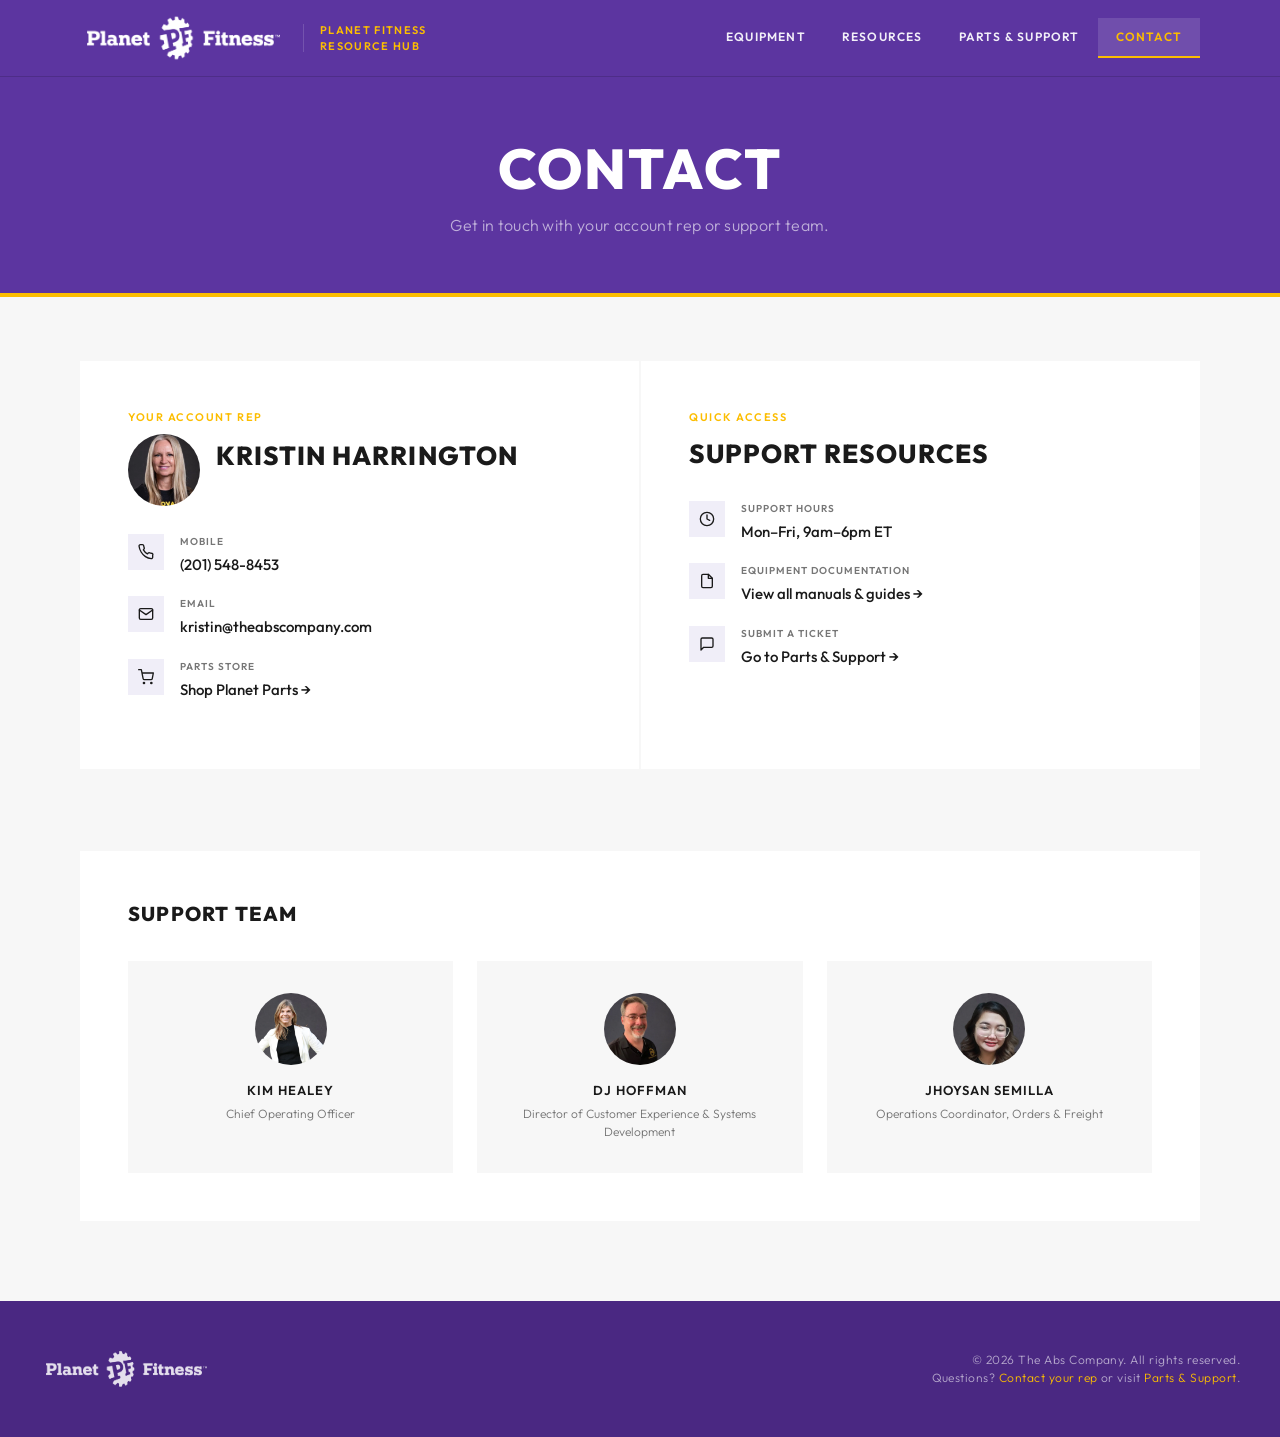
==== commit 664e8f2d: "app: swap Planet Fitness header/footer logo to new primary small-use white PNG Replace PF_Wordmark_H" ====
--- a/contact.html
+++ b/contact.html
@@ -14,7 +14,7 @@
   <header class="site-header">
     <div class="header-inner container">
       <a href="index.html" class="logo">
-        <img src="images/PF_Wordmark_Horz_White.png" alt="Planet Fitness" class="logo-wordmark">
+        <img src="images/PF-Logo-Primary-SmallUse-TM-White-RGB.png" alt="Planet Fitness" class="logo-wordmark">
         <span class="logo-divider"></span>
         <span class="logo-text">Planet Fitness<br>Resource Hub</span>
       </a>
@@ -167,7 +167,7 @@
   <footer class="site-footer">
     <div class="footer-inner">
       <div class="footer-logo">
-        <img src="images/PF_Wordmark_Horz_White.png" alt="Planet Fitness">
+        <img src="images/PF-Logo-Primary-SmallUse-TM-White-RGB.png" alt="Planet Fitness">
       </div>
       <p class="footer-copy">
         &copy; 2026 The Abs Company. All rights reserved.<br>
